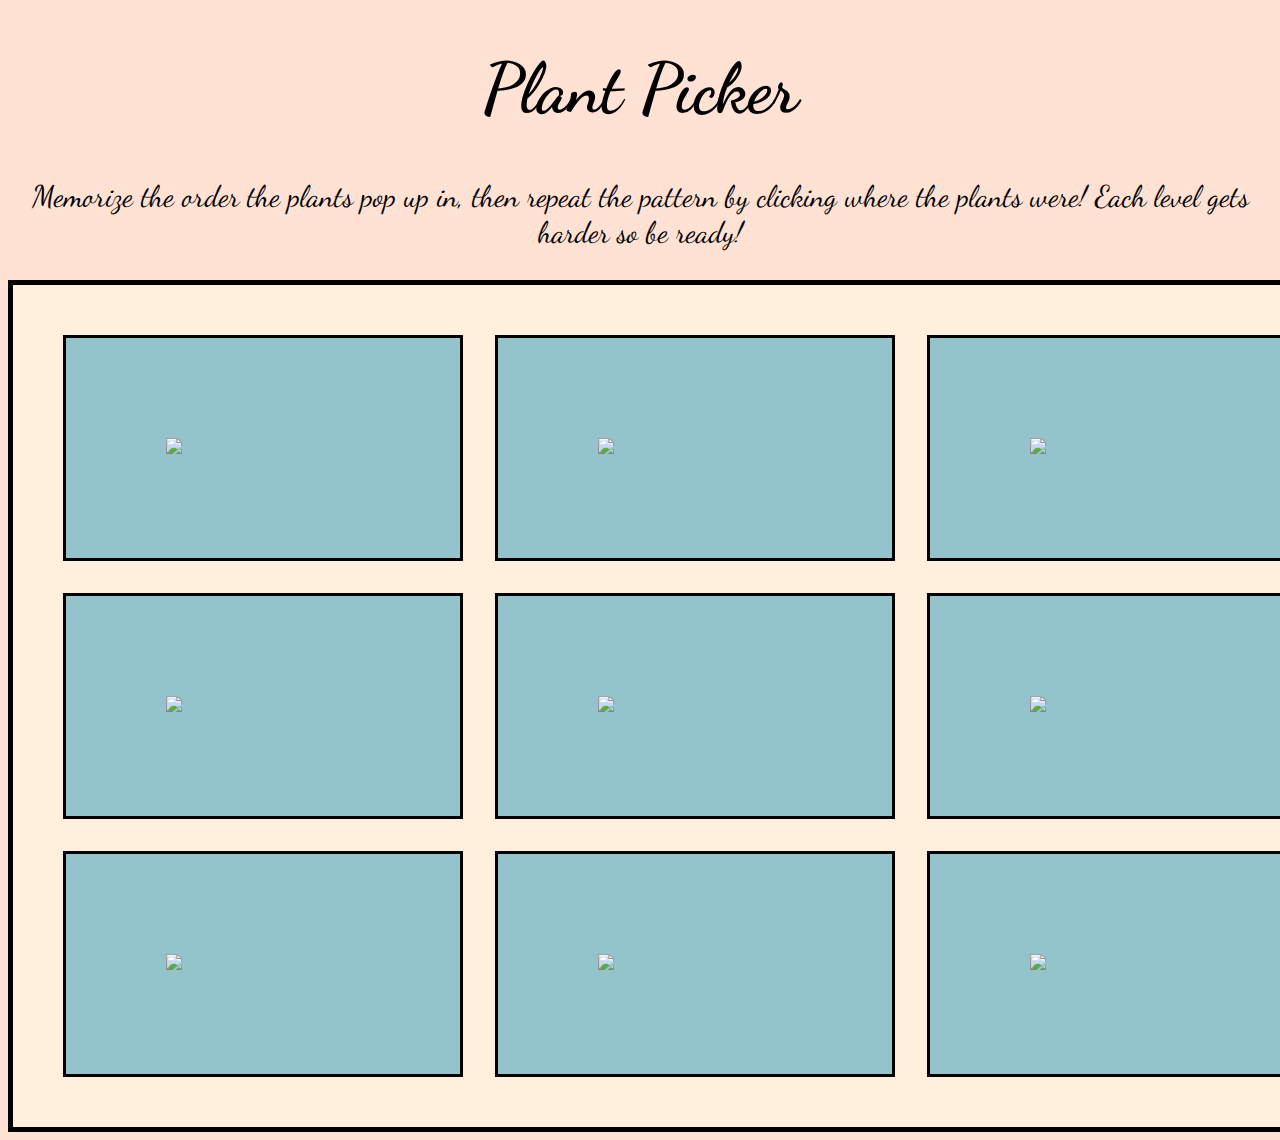
==== index.html @ 6ceb1931 "HTML/CSS Updated" ====
<!DOCTYPE html>
<html lang="en">
<head>
    <meta charset="UTF-8">
    <meta name="viewport" content="width=device-width, initial-scale=1.0">
    <title>Project 1</title>
    <script src="https://code.jquery.com/jquery-3.5.1.min.js" integrity="sha256-9/aliU8dGd2tb6OSsuzixeV4y/faTqgFtohetphbbj0=" crossorigin="anonymous"></script>
    <link rel="stylesheet" href="css/style.css">
    <script src="js/app.js"></script>
    <link rel="preconnect" href="https://fonts.gstatic.com">
    <link href="https://fonts.googleapis.com/css2?family=Dancing+Script:wght@500&display=swap" rel="stylesheet">    
</head>
<body>
    <header>

    <h1 class="game-name">Plant Picker</h1>

    <p class="instructions">Memorize the order the plants pop up in, then repeat the pattern by clicking where the plants were! Each level gets harder so be ready! </p>

    </header>

    <div class="grid-container">
        <div class="grid-item">
            <img class="plant-img" src="https://cdn2.iconfinder.com/data/icons/gaming-67/135/game-51-512.png" width="150px">
        </div>

        <div class="grid-item">
            <img class="plant-img" src="https://cdn2.iconfinder.com/data/icons/gaming-67/135/game-51-512.png" width="150px">
        </div>

        <div class="grid-item">
            <img class="plant-img" src="https://cdn2.iconfinder.com/data/icons/gaming-67/135/game-51-512.png" width="150px">
        </div>

        <div class="grid-item"> 
            <img class="plant-img" src="https://cdn2.iconfinder.com/data/icons/gaming-67/135/game-51-512.png" width="150px"></div>

        <div class="grid-item">
            <img class="plant-img" src="https://cdn2.iconfinder.com/data/icons/gaming-67/135/game-51-512.png" width="150px">
        </div>

        <div class="grid-item">
            <img class="plant-img" src="https://cdn2.iconfinder.com/data/icons/gaming-67/135/game-51-512.png" width="150px">
        </div>

        <div class="grid-item">
            <img class="plant-img" src="https://cdn2.iconfinder.com/data/icons/gaming-67/135/game-51-512.png" width="150px">
        </div>

        <div class="grid-item"> 
            <img class="plant-img" src="https://cdn2.iconfinder.com/data/icons/gaming-67/135/game-51-512.png" width="150px">
        </div>

        <div class="grid-item">
            <img class="plant-img" src="https://cdn2.iconfinder.com/data/icons/gaming-67/135/game-51-512.png" width="150px">
        </div>

      </div>











</body>
</html>
---- css/style.css ----
body{
    background-color: #FFE2D4;
    font-family: 'Dancing Script', cursive;
}

.instructions{
    text-align: center;
    font-size: 30px;
}

.grid-container{
    background-color: #FFEFDC;
    display: grid;
    grid-template-columns: repeat(3, 1fr);
    grid-gap: 2rem;
    padding: 50px;
    border: 5px solid black;
    width: 100%;
    align-items: center;

}

.grid-item{
    background-color: #93C3CB;
    padding: 100px;
    border: 3px solid black;
}

.plant-img{
    align-items: center;
}

.game-name{
    text-align: center;
    font-size: 70px;
    -webkit-animation:colorchange 20s infinite alternate;
}
@-webkit-keyframes colorchange {
    0% {
      
      color: #BF374C;
    }
    10% {
      
      color: #F2762E;
    }
    20% {
      
      color: #F2D338;
    }
    30% {
      
      color: #248EA6;
    }
    40% {
      
      color: #FFA35C;
    }
    50% {
      
      color: #FFD45C;
    }
    60% {
      
      color: #5F6FFA;
    }
    70% {
      
      color: #CE5DDE;
    }
    80% {
   
      color: #BB73F5;
    }
    90% {
   
      color: #FF6BC7;
    }
    100% {
      
      color: #5F6FFA;
    }
  } /* This effect I did take time to google and find help from different websites, the main sourse I took this code from is:  https://stackoverflow.com/questions/16782498/looping-animation-of-text-color-change-using-css3
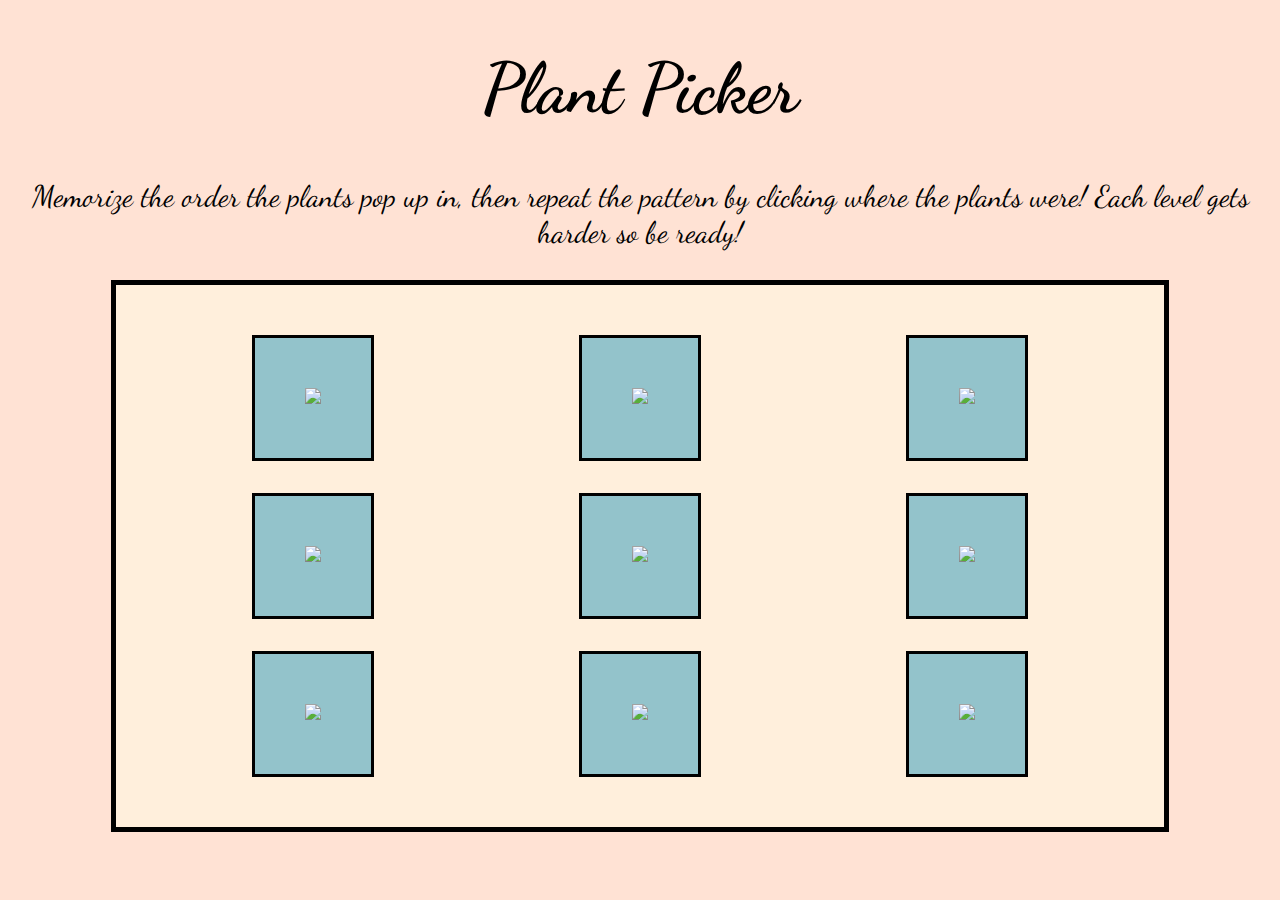
==== commit 4c0e823e: "plant sprites added" ====
--- a/index.html
+++ b/index.html
@@ -21,38 +21,40 @@
 
     <div class="grid-container">
         <div class="grid-item">
-            <img class="plant-img" src="https://cdn2.iconfinder.com/data/icons/gaming-67/135/game-51-512.png" width="150px">
+            <img class="plant-img" src="https://lh3.googleusercontent.com/[base64]s908-no?authuser=1" width="150px">
         </div>
 
         <div class="grid-item">
-            <img class="plant-img" src="https://cdn2.iconfinder.com/data/icons/gaming-67/135/game-51-512.png" width="150px">
+            <img class="plant-img" src="https://lh3.googleusercontent.com/[base64]s908-no?authuser=1" width="150px">
         </div>
 
         <div class="grid-item">
-            <img class="plant-img" src="https://cdn2.iconfinder.com/data/icons/gaming-67/135/game-51-512.png" width="150px">
+            <img class="plant-img" src="https://lh3.googleusercontent.com/[base64]s908-no?authuser=1" width="150px">
         </div>
 
         <div class="grid-item"> 
-            <img class="plant-img" src="https://cdn2.iconfinder.com/data/icons/gaming-67/135/game-51-512.png" width="150px"></div>
+            <img class="plant-img" src="https://lh3.googleusercontent.com/[base64]s908-no?authuser=1" width="150px"></div>
 
         <div class="grid-item">
-            <img class="plant-img" src="https://cdn2.iconfinder.com/data/icons/gaming-67/135/game-51-512.png" width="150px">
+            <img class="plant-img" src="https://lh3.googleusercontent.com/[base64]s908-no?authuser=1" width="150px">
         </div>
 
         <div class="grid-item">
-            <img class="plant-img" src="https://cdn2.iconfinder.com/data/icons/gaming-67/135/game-51-512.png" width="150px">
+            <img class="plant-img" src="https://lh3.googleusercontent.com/[base64]s908-no?authuser=1" width="150px">
         </div>
 
         <div class="grid-item">
-            <img class="plant-img" src="https://cdn2.iconfinder.com/data/icons/gaming-67/135/game-51-512.png" width="150px">
+            <img class="plant-img" src="https://lh3.googleusercontent.com/[base64]s908-no?authuser=1" width="150px">
         </div>
 
         <div class="grid-item"> 
-            <img class="plant-img" src="https://cdn2.iconfinder.com/data/icons/gaming-67/135/game-51-512.png" width="150px">
+            <img class="plant-img" src="https://lh3.googleusercontent.com/[base64]s908-no?authuser=1" width="150px">
         </div>
 
         <div class="grid-item">
-            <img class="plant-img" src="https://cdn2.iconfinder.com/data/icons/gaming-67/135/game-51-512.png" width="150px">
+            <img class="plant-img" src=
+            "https://lh3.googleusercontent.com/[base64]s908-no?authuser=1"
+       width="150px">
         </div>
 
       </div>
@@ -62,8 +64,7 @@
 
 
 
-
-
+     
 
 
 
--- a/css/style.css
+++ b/css/style.css
@@ -15,15 +15,18 @@
     grid-gap: 2rem;
     padding: 50px;
     border: 5px solid black;
-    width: 100%;
+    width: 75%;
+    height: 50%;
     align-items: center;
+    margin: auto;
 
 }
 
 .grid-item{
     background-color: #93C3CB;
-    padding: 100px;
+    padding: 50px;
     border: 3px solid black;
+    margin: auto;
 }
 
 .plant-img{
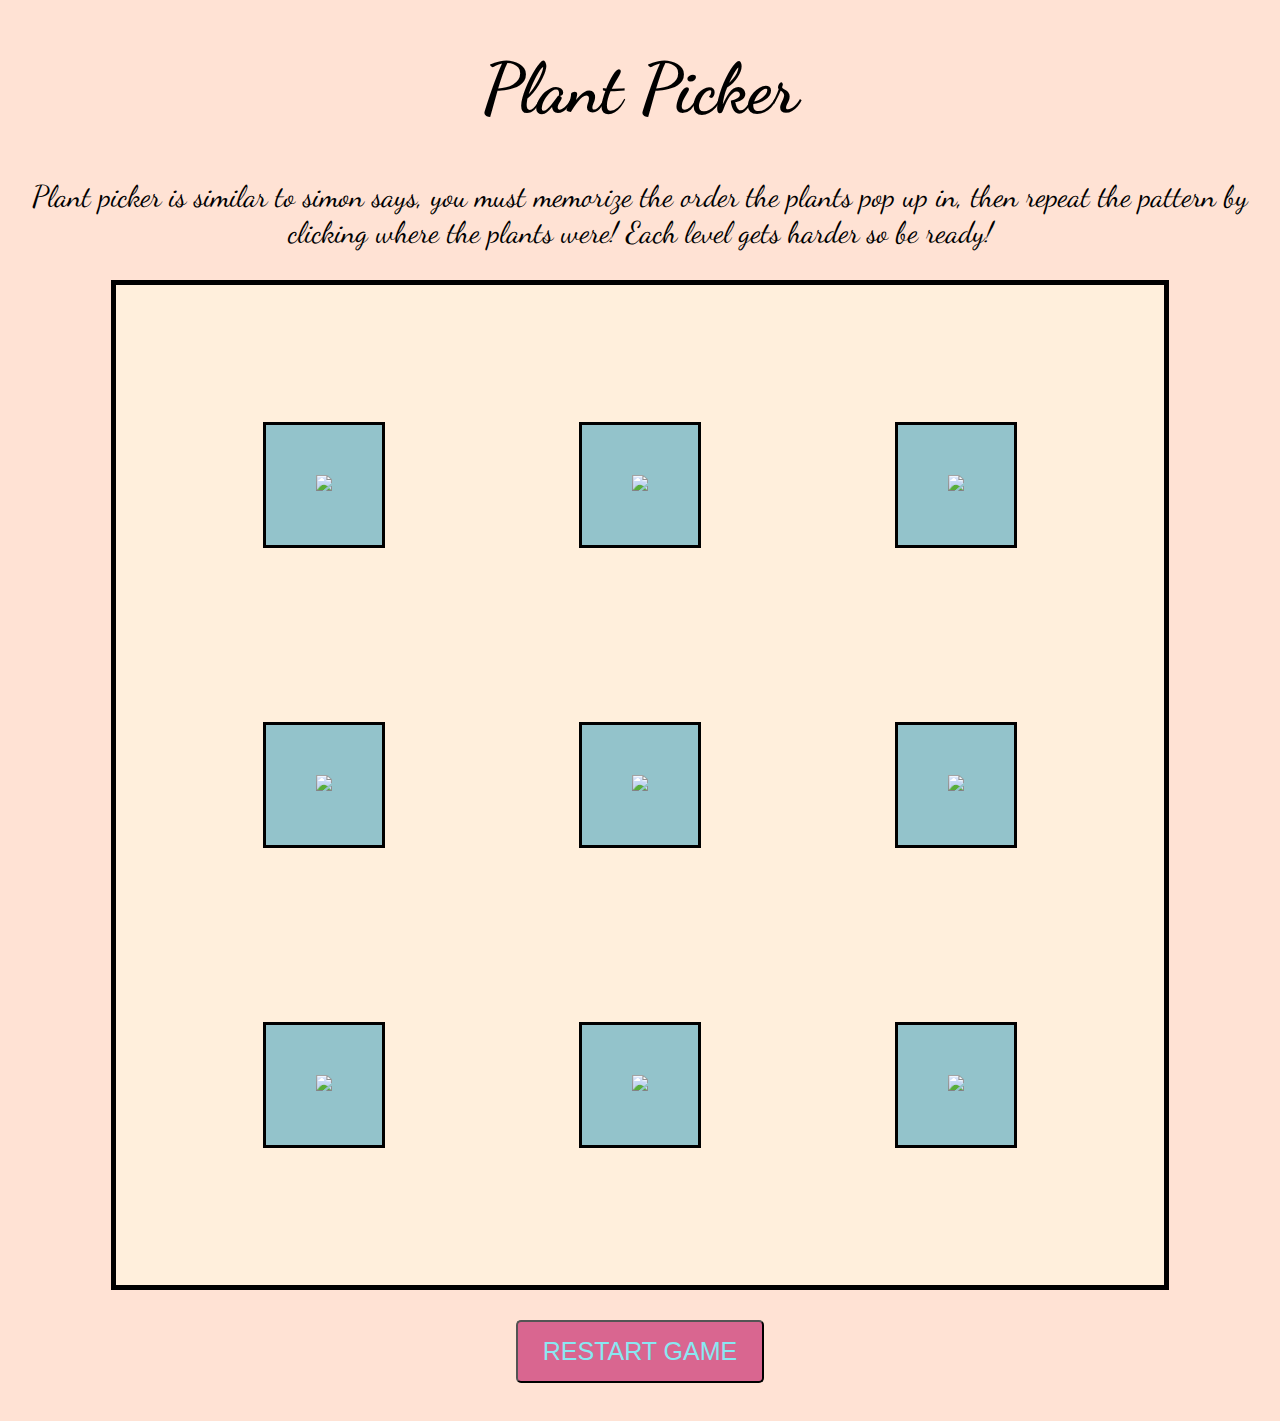
==== commit a4841856: "button added" ====
--- a/index.html
+++ b/index.html
@@ -15,7 +15,7 @@
 
     <h1 class="game-name">Plant Picker</h1>
 
-    <p class="instructions">Memorize the order the plants pop up in, then repeat the pattern by clicking where the plants were! Each level gets harder so be ready! </p>
+    <p class="instructions">Plant picker is similar to simon says, you must memorize the order the plants pop up in, then repeat the pattern by clicking where the plants were! Each level gets harder so be ready! </p>
 
     </header>
 
@@ -59,9 +59,12 @@
 
       </div>
 
+    
+    <div class="btn-container">
+        <button class="btn">RESTART GAME</button>
+    </div>
 
-
-
+   
 
 
      
--- a/css/style.css
+++ b/css/style.css
@@ -12,7 +12,7 @@
     background-color: #FFEFDC;
     display: grid;
     grid-template-columns: repeat(3, 1fr);
-    grid-gap: 2rem;
+    grid-template-rows: 300px 300px 300px;
     padding: 50px;
     border: 5px solid black;
     width: 75%;
@@ -83,4 +83,19 @@
       
       color: #5F6FFA;
     }
-  } /* This effect I did take time to google and find help from different websites, the main sourse I took this code from is:  https://stackoverflow.com/questions/16782498/looping-animation-of-text-color-change-using-css3
+  } /* This effect I did take time to google and find help from different websites, the main sourse I took this code from is:  https://stackoverflow.com/questions/16782498/looping-animation-of-text-color-change-using-css3 */
+
+.btn-container{
+  display: flex;
+  justify-content: center;
+}
+
+.btn{
+   border-radius: 5px;
+   padding: 15px 25px;
+   font-size: 25px;
+   margin: 30px 30px;
+   color:  #88E8F2;
+   background-color: #D96690;
+}
+
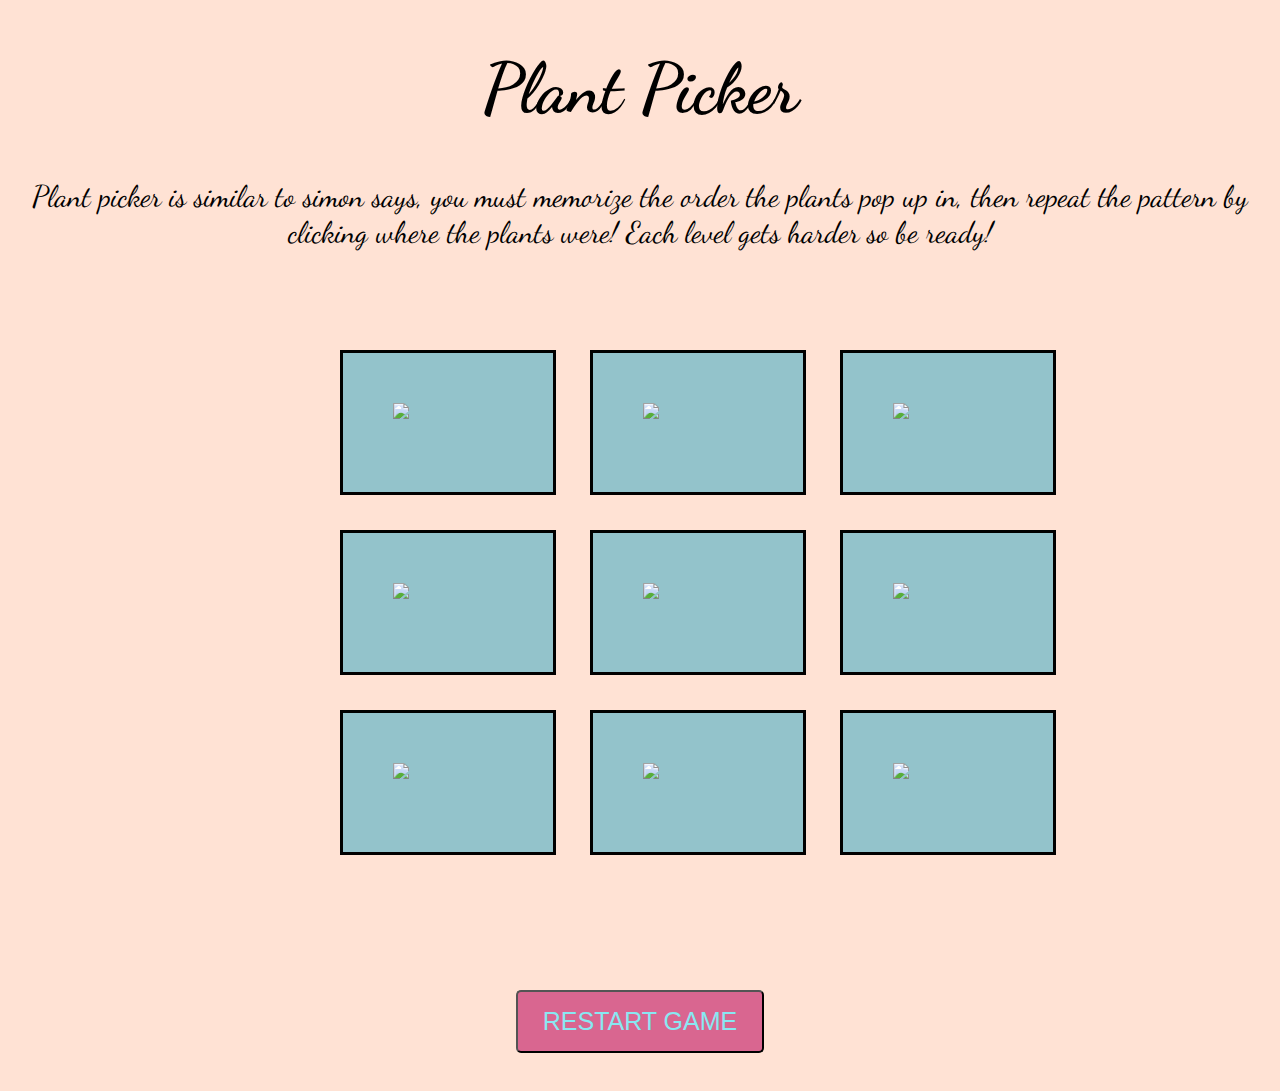
==== commit 1eec9959: "updated CSS" ====
--- a/index.html
+++ b/index.html
@@ -21,40 +21,50 @@
 
     <div class="grid-container">
         <div class="grid-item">
-            <img class="plant-img" src="https://lh3.googleusercontent.com/[base64]s908-no?authuser=1" width="150px">
+            <img class="plant-img-front" src="https://lh3.googleusercontent.com/[base64]s908-no?authuser=1" width="110px">
+            <img class="plant-img-back" width="110px">
         </div>
 
         <div class="grid-item">
-            <img class="plant-img" src="https://lh3.googleusercontent.com/[base64]s908-no?authuser=1" width="150px">
+            <img class="plant-img-front" src="https://lh3.googleusercontent.com/[base64]s908-no?authuser=1" width="110px">
+            <img class="plant-img-back" width="110px">
         </div>
 
         <div class="grid-item">
-            <img class="plant-img" src="https://lh3.googleusercontent.com/[base64]s908-no?authuser=1" width="150px">
+            <img class="plant-img-front" src="https://lh3.googleusercontent.com/[base64]s908-no?authuser=1" width="110px">
+            <img class="plant-img-back" width="110px">
         </div>
 
         <div class="grid-item"> 
-            <img class="plant-img" src="https://lh3.googleusercontent.com/[base64]s908-no?authuser=1" width="150px"></div>
-
-        <div class="grid-item">
-            <img class="plant-img" src="https://lh3.googleusercontent.com/[base64]s908-no?authuser=1" width="150px">
+            <img class="plant-img-front" src="https://lh3.googleusercontent.com/[base64]s908-no?authuser=1" width="110px">
+            <img class="plant-img-back" width="110px">
         </div>
 
         <div class="grid-item">
-            <img class="plant-img" src="https://lh3.googleusercontent.com/[base64]s908-no?authuser=1" width="150px">
+            <img class="plant-img-front" src="https://lh3.googleusercontent.com/[base64]s908-no?authuser=1" width="110px">
+            <img class="plant-img-back" width="110px">
         </div>
 
         <div class="grid-item">
-            <img class="plant-img" src="https://lh3.googleusercontent.com/[base64]s908-no?authuser=1" width="150px">
+            <img class="plant-img-front" src="https://lh3.googleusercontent.com/[base64]s908-no?authuser=1" width="110px">
+            <img class="plant-img-back" width="110px">
+        </div>
+
+        <div class="grid-item">
+            <img class="plant-img-front" src="https://lh3.googleusercontent.com/[base64]s908-no?authuser=1" width="110px">
+            <img class="plant-img-back" width="110px">
         </div>
 
         <div class="grid-item"> 
-            <img class="plant-img" src="https://lh3.googleusercontent.com/[base64]s908-no?authuser=1" width="150px">
+            <img class="plant-img-front" src="https://lh3.googleusercontent.com/[base64]s908-no?authuser=1" width="110px">
+            <img class="plant-img-back" width="110px">
         </div>
 
         <div class="grid-item">
-            <img class="plant-img" src=
+            <img class="plant-img-front" src=
             "https://lh3.googleusercontent.com/[base64]s908-no?authuser=1"
-       width="150px">
+            width="110px">
+            <img class="plant-img-back" width="110px">
         </div>
 
       </div>
--- a/css/style.css
+++ b/css/style.css
@@ -9,17 +9,25 @@
 }
 
 .grid-container{
-    background-color: #FFEFDC;
+    /* background-color: #FFEFDC;
     display: grid;
     grid-template-columns: repeat(3, 1fr);
-    grid-template-rows: 300px 300px 300px;
+    grid-template-rows: 200px 200px 200px;
     padding: 50px;
     border: 5px solid black;
-    width: 75%;
+    width: 50%;
     height: 50%;
     align-items: center;
-    margin: auto;
-
+    margin: auto; */
+    display: grid;
+    grid-template-columns: 100px 100px 100px;
+    grid-template-rows: 80px 80px 80px; 
+    column-gap: 150px;
+    row-gap: 100px;
+    align-items: center;
+    margin: 100px;
+    justify-content: center;
+    
 }
 
 .grid-item{
@@ -29,8 +37,16 @@
     margin: auto;
 }
 
-.plant-img{
-    align-items: center;
+.plant-img-front{
+  justify-items: center;
+  margin-left: auto;
+  margin-right: auto;
+  
+  
+}
+
+.plant-img-back{
+  background-color:  #93C3CB;
 }
 
 .game-name{
@@ -97,5 +113,7 @@
    margin: 30px 30px;
    color:  #88E8F2;
    background-color: #D96690;
+   margin-top: 100px;
+   align-items: center;
 }
 
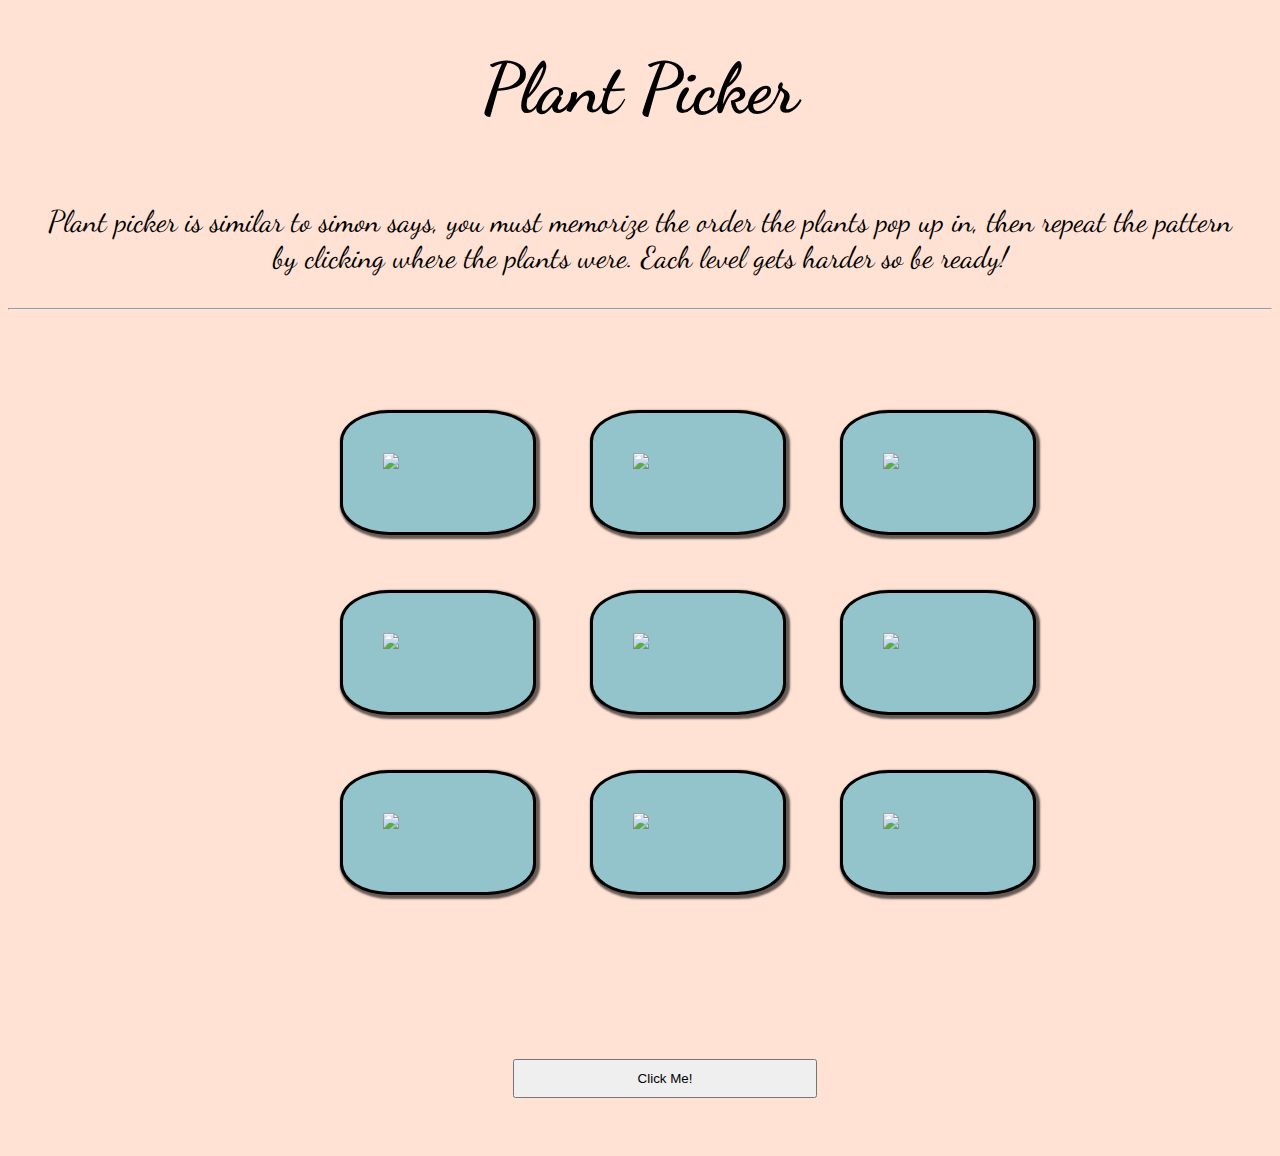
==== commit c6edbf57: "CSS and HTML almost complete" ====
--- a/index.html
+++ b/index.html
@@ -2,12 +2,21 @@
 <html lang="en">
 <head>
     <meta charset="UTF-8">
+
     <meta name="viewport" content="width=device-width, initial-scale=1.0">
     <title>Project 1</title>
+
     <script src="https://code.jquery.com/jquery-3.5.1.min.js" integrity="sha256-9/aliU8dGd2tb6OSsuzixeV4y/faTqgFtohetphbbj0=" crossorigin="anonymous"></script>
+
     <link rel="stylesheet" href="css/style.css">
+
     <script src="js/app.js"></script>
+
     <link rel="preconnect" href="https://fonts.gstatic.com">
+
+    <!-- JavaScript Bundle with Popper -->
+    <script src="https://cdn.jsdelivr.net/npm/bootstrap@5.0.0-beta1/dist/js/bootstrap.bundle.min.js" integrity="sha384-ygbV9kiqUc6oa4msXn9868pTtWMgiQaeYH7/t7LECLbyPA2x65Kgf80OJFdroafW" crossorigin="anonymous"></script>
+
     <link href="https://fonts.googleapis.com/css2?family=Dancing+Script:wght@500&display=swap" rel="stylesheet">    
 </head>
 <body>
@@ -15,11 +24,14 @@
 
     <h1 class="game-name">Plant Picker</h1>
 
-    <p class="instructions">Plant picker is similar to simon says, you must memorize the order the plants pop up in, then repeat the pattern by clicking where the plants were! Each level gets harder so be ready! </p>
+    <p class="instructions">Plant picker is similar to simon says, you must memorize the order the plants pop up in, then repeat the pattern by clicking where the plants were. Each level gets harder so be ready! </p>
 
     </header>
+    <hr>
+
 
     <div class="grid-container">
+
         <div class="grid-item">
             <img class="plant-img-front" src="https://lh3.googleusercontent.com/[base64]s908-no?authuser=1" width="110px">
             <img class="plant-img-back" width="110px">
@@ -68,12 +80,15 @@
         </div>
 
       </div>
+    
+      <br>
+
+    <div class="button-div">
+        <button type="button" class="restart-button">Click Me!</button> 
+    </div>
 
     
-    <div class="btn-container">
-        <button class="btn">RESTART GAME</button>
-    </div>
-
+   
    
 
 
--- a/css/style.css
+++ b/css/style.css
@@ -6,25 +6,17 @@
 .instructions{
     text-align: center;
     font-size: 30px;
+    margin: auto;
+    padding: 25px;
+   
 }
 
 .grid-container{
-    /* background-color: #FFEFDC;
-    display: grid;
-    grid-template-columns: repeat(3, 1fr);
-    grid-template-rows: 200px 200px 200px;
-    padding: 50px;
-    border: 5px solid black;
-    width: 50%;
-    height: 50%;
-    align-items: center;
-    margin: auto; */
     display: grid;
     grid-template-columns: 100px 100px 100px;
     grid-template-rows: 80px 80px 80px; 
     column-gap: 150px;
     row-gap: 100px;
-    align-items: center;
     margin: 100px;
     justify-content: center;
     
@@ -32,21 +24,21 @@
 
 .grid-item{
     background-color: #93C3CB;
-    padding: 50px;
+    padding: 40px;
     border: 3px solid black;
+    border-radius: 25%;
     margin: auto;
+    box-shadow: 2px 2px 2px 2px rgba(0,0,0,0.6);
+   
+   
 }
 
 .plant-img-front{
   justify-items: center;
-  margin-left: auto;
-  margin-right: auto;
-  
-  
 }
 
 .plant-img-back{
-  background-color:  #93C3CB;
+  background-color:  pink;
 }
 
 .game-name{
@@ -101,19 +93,16 @@
     }
   } /* This effect I did take time to google and find help from different websites, the main sourse I took this code from is:  https://stackoverflow.com/questions/16782498/looping-animation-of-text-color-change-using-css3 */
 
-.btn-container{
+
+.button-div{
+  margin-top: 90px;
+  padding-left: 50px;
+  padding-bottom: 50px;
   display: flex;
-  justify-content: center;
 }
 
-.btn{
-   border-radius: 5px;
-   padding: 15px 25px;
-   font-size: 25px;
-   margin: 30px 30px;
-   color:  #88E8F2;
-   background-color: #D96690;
-   margin-top: 100px;
-   align-items: center;
+.restart-button{
+  margin: 0 auto;
+  padding: 10px;
+  width: 25%;
 }
-
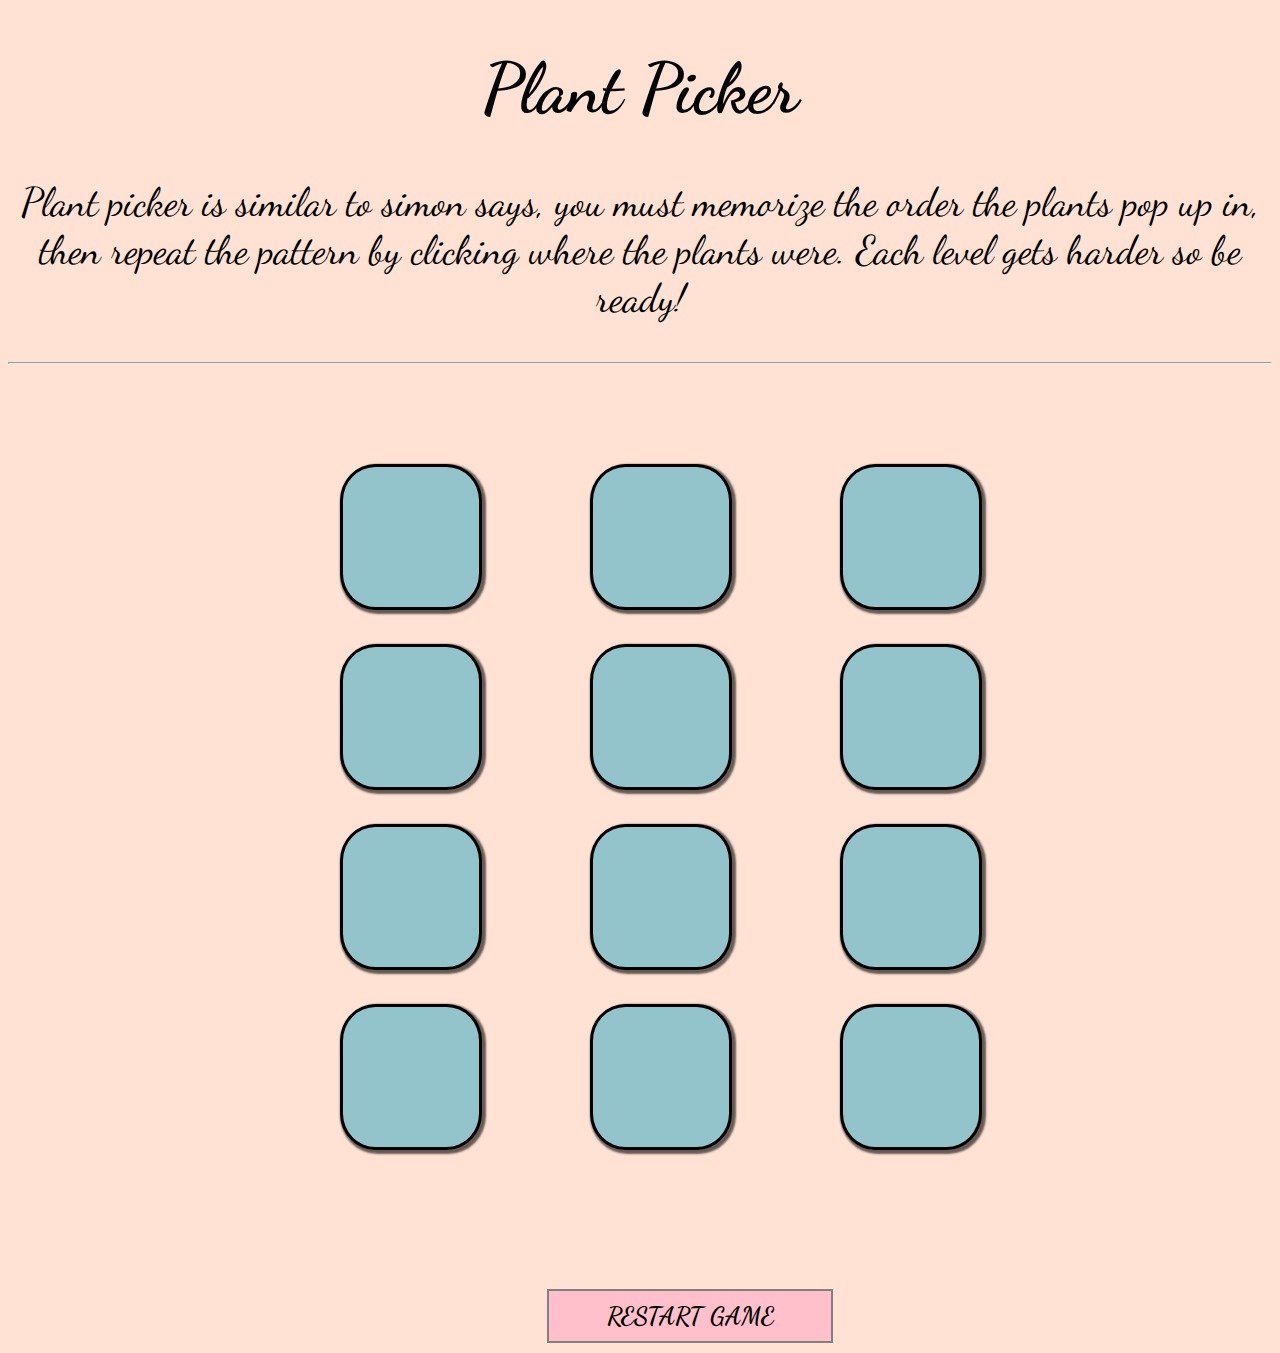
==== commit ab40e7e7: "Working on JavaScript" ====
--- a/index.html
+++ b/index.html
@@ -14,9 +14,6 @@
 
     <link rel="preconnect" href="https://fonts.gstatic.com">
 
-    <!-- JavaScript Bundle with Popper -->
-    <script src="https://cdn.jsdelivr.net/npm/bootstrap@5.0.0-beta1/dist/js/bootstrap.bundle.min.js" integrity="sha384-ygbV9kiqUc6oa4msXn9868pTtWMgiQaeYH7/t7LECLbyPA2x65Kgf80OJFdroafW" crossorigin="anonymous"></script>
-
     <link href="https://fonts.googleapis.com/css2?family=Dancing+Script:wght@500&display=swap" rel="stylesheet">    
 </head>
 <body>
@@ -30,61 +27,64 @@
     <hr>
 
 
-    <div class="grid-container">
+    <section class="grid-container">
 
         <div class="grid-item">
-            <img class="plant-img-front" src="https://lh3.googleusercontent.com/[base64]s908-no?authuser=1" width="110px">
-            <img class="plant-img-back" width="110px">
+            <img class="plant-img-front" src="https://bit.ly/2OoGT5G" width="110px">
         </div>
 
         <div class="grid-item">
-            <img class="plant-img-front" src="https://lh3.googleusercontent.com/[base64]s908-no?authuser=1" width="110px">
-            <img class="plant-img-back" width="110px">
+            <img class="plant-img-front" src="https://bit.ly/3jAsoHB" width="110px">
         </div>
 
         <div class="grid-item">
-            <img class="plant-img-front" src="https://lh3.googleusercontent.com/[base64]s908-no?authuser=1" width="110px">
-            <img class="plant-img-back" width="110px">
+            <img class="plant-img-front" src="https://bit.ly/3cXvPH1" width="110px">
         </div>
 
         <div class="grid-item"> 
-            <img class="plant-img-front" src="https://lh3.googleusercontent.com/[base64]s908-no?authuser=1" width="110px">
-            <img class="plant-img-back" width="110px">
+            <img class="plant-img-front" src="https://bit.ly/3cXvPH1" width="110px">
         </div>
 
         <div class="grid-item">
-            <img class="plant-img-front" src="https://lh3.googleusercontent.com/[base64]s908-no?authuser=1" width="110px">
-            <img class="plant-img-back" width="110px">
+            <img class="plant-img-front" src="https://bit.ly/2OoGT5G" width="110px">
         </div>
 
         <div class="grid-item">
-            <img class="plant-img-front" src="https://lh3.googleusercontent.com/[base64]s908-no?authuser=1" width="110px">
-            <img class="plant-img-back" width="110px">
+            <img class="plant-img-front" src="https://bit.ly/3jAsoHB" width="110px">
         </div>
 
         <div class="grid-item">
-            <img class="plant-img-front" src="https://lh3.googleusercontent.com/[base64]s908-no?authuser=1" width="110px">
-            <img class="plant-img-back" width="110px">
+            <img class="plant-img-front" src="https://bit.ly/3cXvPH1" width="110px">
         </div>
 
         <div class="grid-item"> 
-            <img class="plant-img-front" src="https://lh3.googleusercontent.com/[base64]s908-no?authuser=1" width="110px">
-            <img class="plant-img-back" width="110px">
+            <img class="plant-img-front" src="https://bit.ly/3jAsoHB" width="110px">
         </div>
 
         <div class="grid-item">
-            <img class="plant-img-front" src=
-            "https://lh3.googleusercontent.com/[base64]s908-no?authuser=1"
+            <img class="plant-img-front" src="https://bit.ly/2OoGT5G"
             width="110px">
-            <img class="plant-img-back" width="110px">
         </div>
 
-      </div>
+        <div class="grid-item"> 
+            <img class="plant-img-front" src="https://bit.ly/3jAsoHB" width="110px">
+        </div>
+
+        <div class="grid-item">
+            <img class="plant-img-front" src="https://bit.ly/2OoGT5G"
+            width="110px">
+        </div>
+
+        <div class="grid-item">
+            <img class="plant-img-front" src="https://bit.ly/3cXvPH1" width="110px">
+        </div>
+
+    </section>
     
       <br>
 
     <div class="button-div">
-        <button type="button" class="restart-button">Click Me!</button> 
+        <button type="button" class="restart-button">Restart Game</button> 
     </div>
 
     
--- a/css/style.css
+++ b/css/style.css
@@ -4,17 +4,14 @@
 }
 
 .instructions{
-    text-align: center;
-    font-size: 30px;
-    margin: auto;
-    padding: 25px;
-   
+text-align: center;
+font-size: 40px;
 }
 
 .grid-container{
     display: grid;
     grid-template-columns: 100px 100px 100px;
-    grid-template-rows: 80px 80px 80px; 
+    grid-template-rows: 80px 80px 80px;
     column-gap: 150px;
     row-gap: 100px;
     margin: 100px;
@@ -29,16 +26,12 @@
     border-radius: 25%;
     margin: auto;
     box-shadow: 2px 2px 2px 2px rgba(0,0,0,0.6);
-   
-   
 }
 
 .plant-img-front{
-  justify-items: center;
-}
-
-.plant-img-back{
-  background-color:  pink;
+   padding: 20px;
+   border-radius: 5px;
+   visibility: hidden;
 }
 
 .game-name{
@@ -48,60 +41,71 @@
 }
 @-webkit-keyframes colorchange {
     0% {
-      
+
       color: #BF374C;
     }
     10% {
-      
+
       color: #F2762E;
     }
     20% {
-      
+
       color: #F2D338;
     }
     30% {
-      
+
       color: #248EA6;
     }
     40% {
-      
+
       color: #FFA35C;
     }
     50% {
-      
+
       color: #FFD45C;
     }
     60% {
-      
+
       color: #5F6FFA;
     }
     70% {
-      
+
       color: #CE5DDE;
     }
     80% {
-   
+
       color: #BB73F5;
     }
     90% {
-   
+
       color: #FF6BC7;
     }
     100% {
-      
+
       color: #5F6FFA;
     }
-  } /* This effect I did take time to google and find help from different websites, the main sourse I took this code from is:  https://stackoverflow.com/questions/16782498/looping-animation-of-text-color-change-using-css3 */
+  } /* This effect I did take time to google and find help from different websites, the main source I took this code from is:  https://stackoverflow.com/questions/16782498/looping-animation-of-text-color-change-using-css3 */
 
 
 .button-div{
-  margin-top: 90px;
-  padding-left: 50px;
-  padding-bottom: 50px;
+  margin: 10px;
+  padding-left: 100px;
+  padding-top: 10px;
   display: flex;
+  align-items: center;
+}
+
+.grid-item:hover{
+  transform: scale(1.2);
 }
 
 .restart-button{
+  background-color: pink;
+  text-transform: uppercase;
+  border: gray 2px solid;
+  font-family: 'Dancing Script', cursive;
+  font-size: 25px;
+  font-weight: bold;
   margin: 0 auto;
   padding: 10px;
   width: 25%;
